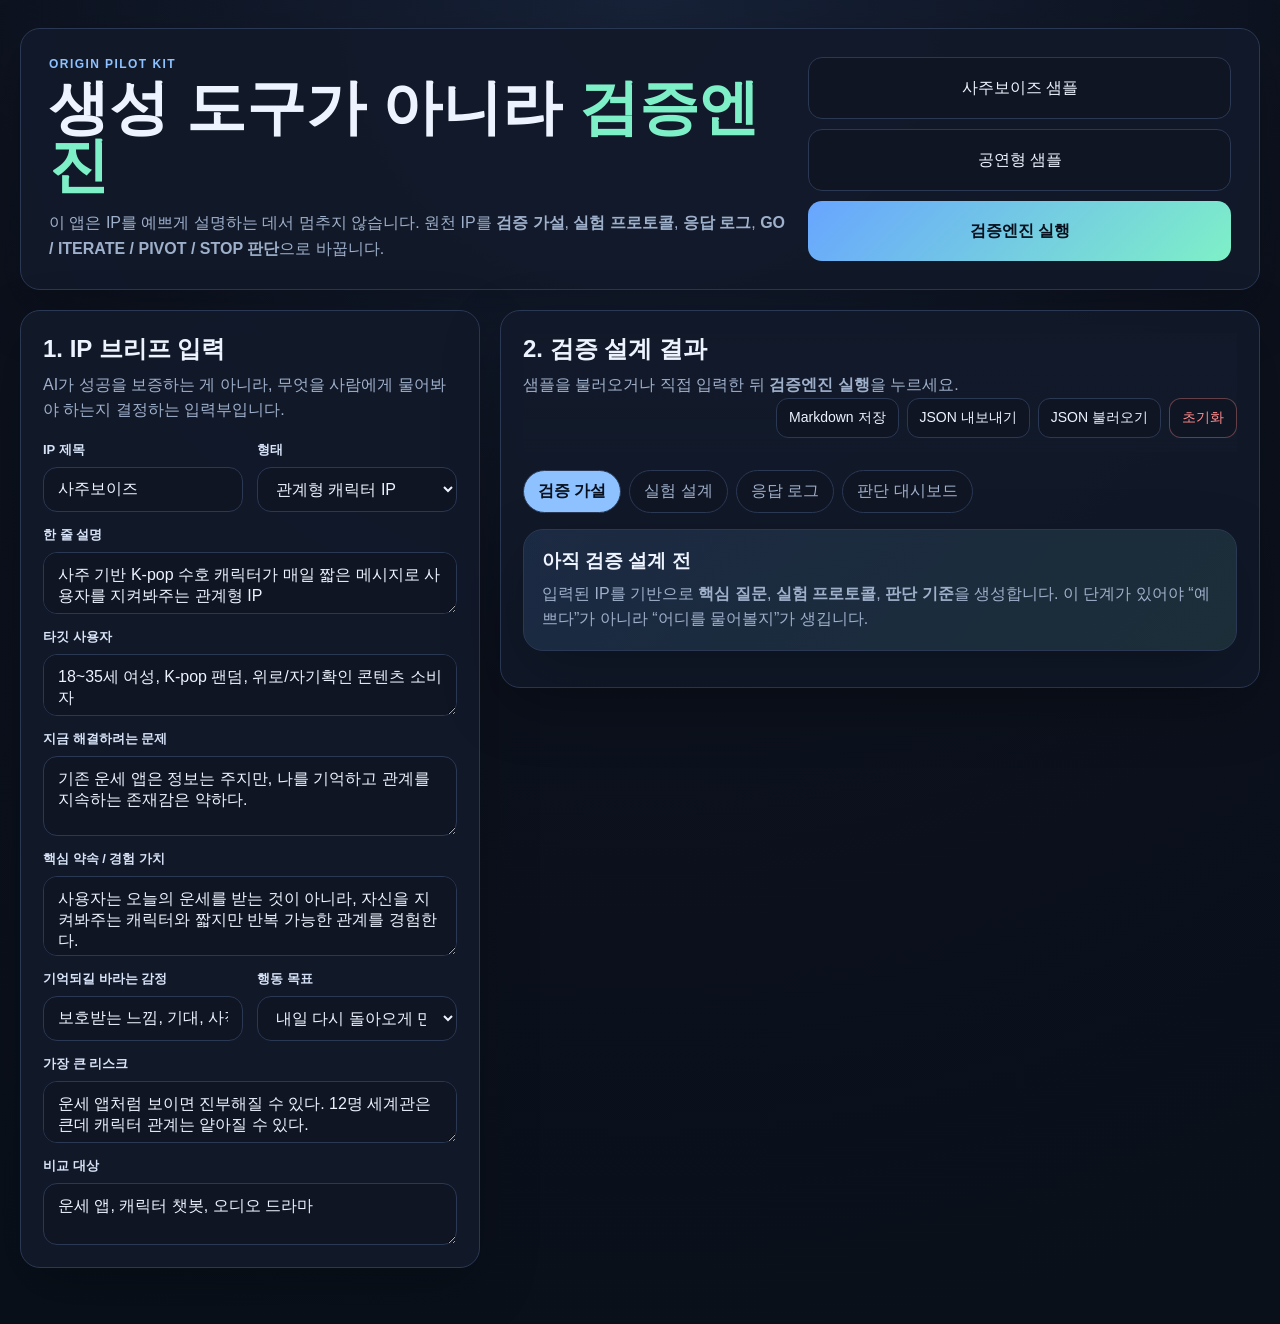
==== origin-pilot-kit/index.html @ bb4170d1 "feat: add origin pilot kit validation engine" ====
<!doctype html>
<html lang="ko">
<head>
  <meta charset="utf-8">
  <meta name="viewport" content="width=device-width, initial-scale=1">
  <title>ORIGIN PILOT KIT · 검증엔진</title>
  <meta name="description" content="원천 IP를 실제 검증 가설, 실험 설계, 사용자 증거, 다음 의사결정으로 바꾸는 GitHub Pages 호환 검증엔진">
  <link rel="stylesheet" href="styles.css">
</head>
<body>
  <div class="shell">
    <header class="hero">
      <div>
        <p class="eyebrow">ORIGIN PILOT KIT</p>
        <h1>생성 도구가 아니라 <span>검증엔진</span></h1>
        <p class="hero-copy">이 앱은 IP를 예쁘게 설명하는 데서 멈추지 않습니다. 원천 IP를 <strong>검증 가설</strong>, <strong>실험 프로토콜</strong>, <strong>응답 로그</strong>, <strong>GO / ITERATE / PIVOT / STOP 판단</strong>으로 바꿉니다.</p>
      </div>
      <div class="hero-actions">
        <button id="load-saju" class="ghost">사주보이즈 샘플</button>
        <button id="load-performance" class="ghost">공연형 샘플</button>
        <button id="generate" class="primary">검증엔진 실행</button>
      </div>
    </header>

    <main class="layout">
      <section class="panel panel-brief">
        <div class="panel-head">
          <h2>1. IP 브리프 입력</h2>
          <p>AI가 성공을 보증하는 게 아니라, 무엇을 사람에게 물어봐야 하는지 결정하는 입력부입니다.</p>
        </div>
        <div class="form-grid">
          <label>
            <span>IP 제목</span>
            <input id="title" type="text" placeholder="예: 사주보이즈">
          </label>
          <label>
            <span>형태</span>
            <select id="format">
              <option value="character">관계형 캐릭터 IP</option>
              <option value="audio">오디오 드라마 / 팟캐스트</option>
              <option value="performance">공연 / 전시 / 체험형</option>
              <option value="video">숏폼 / 영상 IP</option>
              <option value="education">교육 / 워크숍 IP</option>
            </select>
          </label>
          <label class="full">
            <span>한 줄 설명</span>
            <textarea id="oneLiner" rows="2" placeholder="예: 사주 기반 K-pop 수호 캐릭터가 매일 짧은 메시지로 사용자를 지켜봐주는 관계형 IP"></textarea>
          </label>
          <label class="full">
            <span>타깃 사용자</span>
            <textarea id="audience" rows="2" placeholder="예: 18~35세 여성, K-pop 팬덤, 운세/위안 콘텐츠 소비자"></textarea>
          </label>
          <label class="full">
            <span>지금 해결하려는 문제</span>
            <textarea id="problem" rows="3" placeholder="예: 기존 운세 앱은 정보는 주지만 나를 기억하고 지켜봐주는 존재감은 약하다"></textarea>
          </label>
          <label class="full">
            <span>핵심 약속 / 경험 가치</span>
            <textarea id="promise" rows="3" placeholder="예: 사용자는 예측 정보를 받는 것이 아니라 자기 편이 되어주는 캐릭터와의 관계를 경험한다"></textarea>
          </label>
          <label>
            <span>기억되길 바라는 감정</span>
            <input id="emotion" type="text" placeholder="예: 위로, 기대, 보호받는 느낌">
          </label>
          <label>
            <span>행동 목표</span>
            <select id="businessGoal">
              <option value="return">내일 다시 돌아오게 만들기</option>
              <option value="signup">사전등록 / 구독 전환</option>
              <option value="ticket">공연/이벤트 참여 의향</option>
              <option value="share">공유 / 추천 유도</option>
            </select>
          </label>
          <label class="full">
            <span>가장 큰 리스크</span>
            <textarea id="risks" rows="2" placeholder="예: 운세 서비스처럼 보이면 진부해질 수 있다 / 세계관이 넓고 캐릭터 관계는 얕아질 수 있다"></textarea>
          </label>
          <label class="full">
            <span>비교 대상</span>
            <textarea id="comparison" rows="2" placeholder="예: 기존 운세 앱, 캐릭터 챗봇, 오디오 드라마"></textarea>
          </label>
        </div>
      </section>

      <section class="panel panel-output">
        <div class="panel-head sticky-head">
          <div>
            <h2>2. 검증 설계 결과</h2>
            <p id="status">샘플을 불러오거나 직접 입력한 뒤 <strong>검증엔진 실행</strong>을 누르세요.</p>
          </div>
          <div class="toolbar">
            <button id="save-md" class="ghost small">Markdown 저장</button>
            <button id="export-json" class="ghost small">JSON 내보내기</button>
            <label class="ghost small upload-label">
              JSON 불러오기
              <input id="import-json" type="file" accept="application/json">
            </label>
            <button id="reset" class="ghost small danger">초기화</button>
          </div>
        </div>

        <div class="tabs">
          <button class="tab active" data-tab="hypotheses">검증 가설</button>
          <button class="tab" data-tab="experiments">실험 설계</button>
          <button class="tab" data-tab="evidence">응답 로그</button>
          <button class="tab" data-tab="decision">판단 대시보드</button>
        </div>

        <section class="tab-panel active" id="tab-hypotheses">
          <div class="summary-card" id="summary-card"></div>
          <div id="hypothesis-list" class="stack"></div>
        </section>

        <section class="tab-panel" id="tab-experiments">
          <div id="experiment-list" class="stack"></div>
        </section>

        <section class="tab-panel" id="tab-evidence">
          <div class="evidence-entry card">
            <h3>응답 추가</h3>
            <div class="form-grid evidence-grid">
              <label>
                <span>프로토타입 형태</span>
                <select id="resp-prototype">
                  <option value="audio">오디오</option>
                  <option value="video">영상</option>
                  <option value="character">캐릭터 메시지</option>
                  <option value="performance">공연/체험</option>
                </select>
              </label>
              <label>
                <span>응답자 유형</span>
                <input id="resp-participant" type="text" placeholder="예: K-pop 팬 / 공연 관객 / 동료 개발자">
              </label>
              <label>
                <span>무엇으로 느꼈나</span>
                <select id="resp-mode">
                  <option value="relationship">관계 / 만남</option>
                  <option value="information">정보 / 기능</option>
                  <option value="experience">경험 / 장면</option>
                  <option value="unclear">잘 모르겠음</option>
                </select>
              </label>
              <label>
                <span>다음 행동 의향</span>
                <select id="resp-next">
                  <option value="yes">있음</option>
                  <option value="maybe">보통</option>
                  <option value="no">없음</option>
                </select>
              </label>
              <label>
                <span>명확성 (1~5)</span>
                <input id="resp-clarity" type="number" min="1" max="5" value="4">
              </label>
              <label>
                <span>끌림 (1~5)</span>
                <input id="resp-intrigue" type="number" min="1" max="5" value="4">
              </label>
              <label>
                <span>차별감 (1~5)</span>
                <input id="resp-diff" type="number" min="1" max="5" value="4">
              </label>
              <label>
                <span>비용/구독 의향</span>
                <select id="resp-pay">
                  <option value="maybe">모름</option>
                  <option value="yes">있음</option>
                  <option value="no">없음</option>
                </select>
              </label>
              <label class="full">
                <span>가장 기억난 것</span>
                <input id="resp-memory" type="text" placeholder="예: 캐릭터가 나를 알아봐주는 느낌 / 마지막 한 문장 / 열쇠 오브제">
              </label>
              <label class="full">
                <span>자유 메모</span>
                <textarea id="resp-comment" rows="3" placeholder="예: 운세앱 같지는 않았지만 세계관이 길게 설명되면 부담스러움"></textarea>
              </label>
            </div>
            <button id="add-response" class="primary small">응답 추가</button>
          </div>
          <div id="response-list" class="stack"></div>
        </section>

        <section class="tab-panel" id="tab-decision">
          <div id="decision-board" class="stack"></div>
        </section>
      </section>
    </main>
  </div>

  <script src="app.js"></script>
</body>
</html>
---- origin-pilot-kit/styles.css ----
:root {
  --bg: #0c111d;
  --panel: #121a2a;
  --panel-2: #192338;
  --text: #eef4ff;
  --muted: #9fb0cb;
  --line: #2a3854;
  --accent: #8dc1ff;
  --accent-2: #7ef0c7;
  --danger: #ff8c8c;
  --warning: #ffd37e;
  --ok: #8ef2a4;
}
* { box-sizing: border-box; }
html, body { margin: 0; padding: 0; background: radial-gradient(circle at top, #172238 0, #0c111d 48%, #09101a 100%); color: var(--text); font-family: -apple-system, BlinkMacSystemFont, "Segoe UI", sans-serif; }
body { min-height: 100vh; }
button, input, textarea, select { font: inherit; }
button { cursor: pointer; }
.shell { max-width: 1440px; margin: 0 auto; padding: 28px 20px 56px; }
.hero { display: grid; grid-template-columns: 1.4fr .8fr; gap: 20px; margin-bottom: 20px; }
.hero, .panel, .card, .summary-card { background: rgba(18,26,42,.92); border: 1px solid var(--line); border-radius: 20px; box-shadow: 0 20px 60px rgba(0,0,0,.24); }
.hero { padding: 28px; align-items: end; }
.eyebrow { margin: 0 0 8px; font-size: 12px; font-weight: 800; letter-spacing: .12em; text-transform: uppercase; color: var(--accent); }
.hero h1 { margin: 0; font-size: clamp(34px, 5vw, 60px); line-height: .96; }
.hero h1 span { color: var(--accent-2); }
.hero-copy { margin: 16px 0 0; max-width: 760px; line-height: 1.6; color: var(--muted); }
.hero-actions { display: grid; gap: 10px; align-self: stretch; }
.layout { display: grid; grid-template-columns: minmax(320px, 460px) 1fr; gap: 20px; align-items: start; }
.panel { padding: 22px; }
.panel-head { margin-bottom: 18px; }
.panel-head h2, .card h3, .summary-card h3, .decision-main h3 { margin: 0 0 8px; }
.panel-head p, .muted, .summary-card p, .card p, .decision-main p { margin: 0; color: var(--muted); line-height: 1.55; }
.sticky-head { position: sticky; top: 12px; z-index: 3; background: linear-gradient(180deg, rgba(18,26,42,.98) 0%, rgba(18,26,42,.96) 80%, rgba(18,26,42,.82) 100%); padding-bottom: 14px; }
.form-grid { display: grid; grid-template-columns: repeat(2, minmax(0, 1fr)); gap: 14px; }
label { display: grid; gap: 8px; }
label span { font-size: 13px; font-weight: 700; color: #d7e3f8; }
label.full { grid-column: 1 / -1; }
input, textarea, select { width: 100%; border-radius: 14px; border: 1px solid var(--line); background: #0f1523; color: var(--text); padding: 12px 14px; }
textarea { resize: vertical; }
.primary, .ghost { border-radius: 14px; padding: 13px 16px; border: 1px solid var(--line); }
.primary { background: linear-gradient(135deg, #68a5ff, #7ef0c7); color: #07101c; font-weight: 900; border: none; }
.ghost { background: #0f1523; color: var(--text); }
.small { padding: 10px 12px; font-size: 14px; border-radius: 12px; }
.danger { color: var(--danger); border-color: rgba(255,140,140,.35); }
.toolbar { display: flex; flex-wrap: wrap; gap: 8px; justify-content: flex-end; }
.upload-label { position: relative; overflow: hidden; display: inline-flex; align-items: center; }
.upload-label input { position: absolute; inset: 0; opacity: 0; cursor: pointer; }
.tabs { display: flex; flex-wrap: wrap; gap: 8px; margin: 12px 0 16px; }
.tab { border: 1px solid var(--line); background: #0f1523; color: var(--muted); border-radius: 999px; padding: 10px 14px; }
.tab.active { background: var(--accent); color: #07101c; font-weight: 900; }
.tab-panel { display: none; }
.tab-panel.active { display: block; }
.summary-card { padding: 18px; margin-bottom: 14px; background: linear-gradient(135deg, rgba(104,165,255,.12), rgba(126,240,199,.10)); }
.stack { display: grid; gap: 14px; }
.card { padding: 18px; }
.hypothesis-card, .experiment-card, .response-card, .decision-card { background: var(--panel-2); border-radius: 18px; border: 1px solid var(--line); padding: 18px; }
.badges { display: flex; flex-wrap: wrap; gap: 8px; margin-top: 10px; }
.badge { display: inline-flex; align-items: center; border-radius: 999px; padding: 6px 10px; font-size: 12px; font-weight: 800; border: 1px solid transparent; }
.badge.ok { color: var(--ok); border-color: rgba(142,242,164,.35); background: rgba(142,242,164,.08); }
.badge.warning { color: var(--warning); border-color: rgba(255,211,126,.35); background: rgba(255,211,126,.08); }
.badge.danger { color: var(--danger); border-color: rgba(255,140,140,.35); background: rgba(255,140,140,.08); }
.badge.info { color: var(--accent); border-color: rgba(141,193,255,.35); background: rgba(141,193,255,.08); }
.metric-grid { display: grid; grid-template-columns: repeat(4, minmax(0, 1fr)); gap: 12px; }
.metric { background: #0f1523; border: 1px solid var(--line); border-radius: 14px; padding: 14px; }
.metric strong { display: block; font-size: 30px; margin-top: 10px; }
.metric span { color: var(--muted); font-size: 13px; }
.list { margin: 10px 0 0; padding-left: 18px; color: #dce7fb; line-height: 1.6; }
.evidence-grid { margin-bottom: 12px; }
.response-head, .decision-head { display: flex; justify-content: space-between; gap: 12px; align-items: center; flex-wrap: wrap; }
.response-meta { color: var(--muted); font-size: 13px; }
.kpi-grid { display: grid; grid-template-columns: repeat(5, minmax(0, 1fr)); gap: 12px; }
.kpi { border-radius: 16px; border: 1px solid var(--line); background: #0f1523; padding: 16px; }
.kpi strong { display: block; font-size: 28px; margin-top: 8px; }
.kpi span { color: var(--muted); font-size: 13px; }
.decision-main { padding: 20px; border-radius: 20px; background: linear-gradient(135deg, rgba(104,165,255,.14), rgba(126,240,199,.08)); border: 1px solid var(--line); }
.decision-label { font-size: clamp(32px, 5vw, 56px); font-weight: 900; margin: 10px 0; }
.decision-label.go { color: var(--ok); }
.decision-label.iterate { color: var(--warning); }
.decision-label.pivot, .decision-label.stop { color: var(--danger); }
.decision-label.more { color: var(--accent); }
.hr { height: 1px; background: var(--line); margin: 12px 0 0; }
.inline-code { font-family: ui-monospace, SFMono-Regular, Menlo, monospace; background: rgba(141,193,255,.08); border: 1px solid rgba(141,193,255,.2); color: #cae2ff; padding: 2px 6px; border-radius: 8px; }
@media (max-width: 1180px) {
  .layout, .hero { grid-template-columns: 1fr; }
}
@media (max-width: 800px) {
  .form-grid, .metric-grid, .kpi-grid { grid-template-columns: 1fr; }
  .shell { padding: 16px 12px 36px; }
  .panel, .hero { padding: 18px; }
}
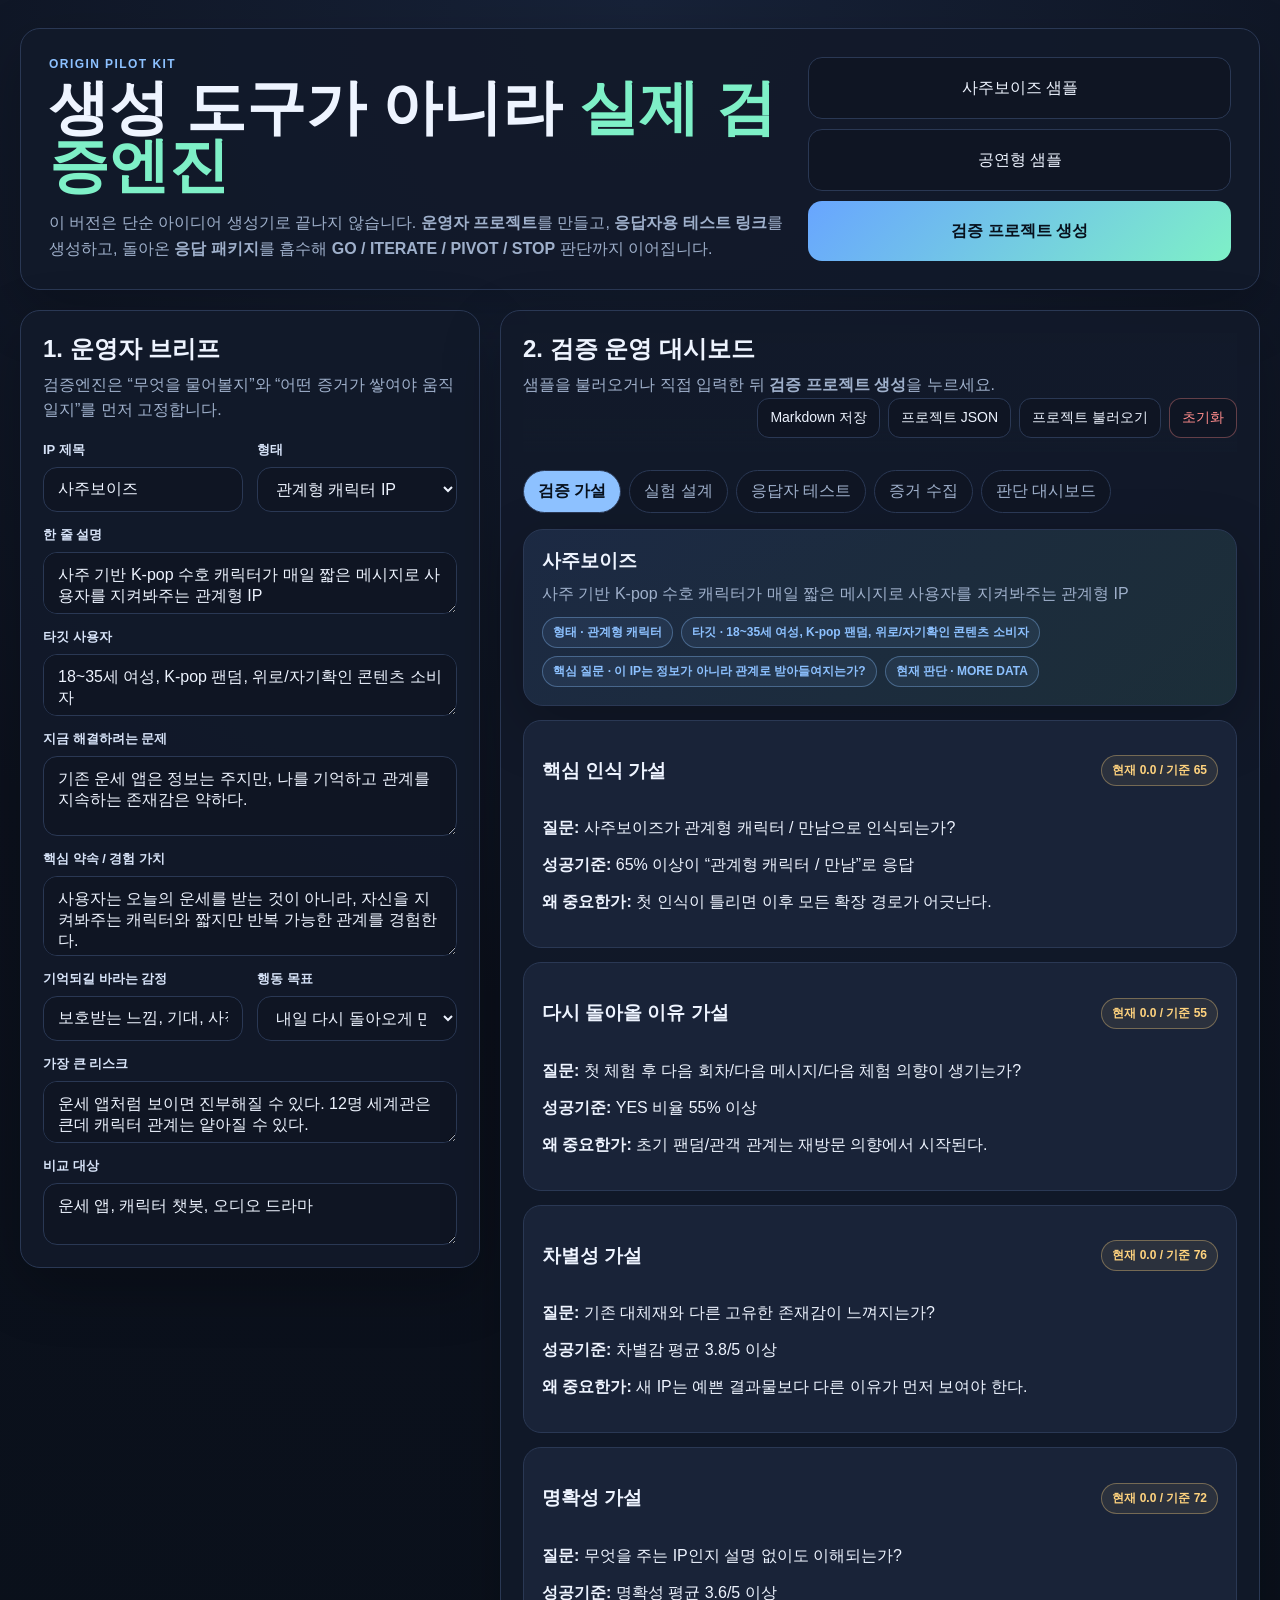
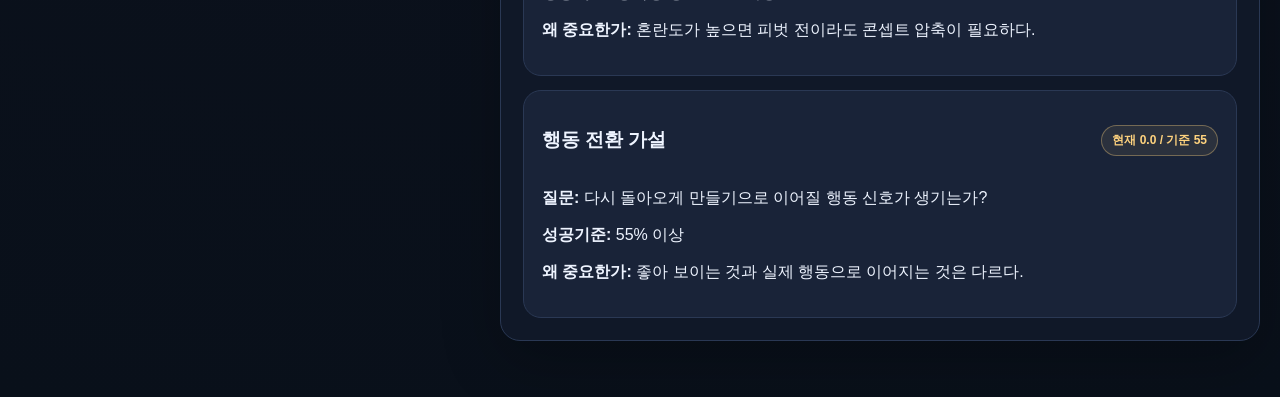
==== commit fc5d85f0: "feat: 검증 운영 플로우 도입 (응답자 링크 생성 및 응답 패키지 회수 대시보드 추가)" ====
--- a/origin-pilot-kit/index.html
+++ b/origin-pilot-kit/index.html
@@ -4,29 +4,29 @@
   <meta charset="utf-8">
   <meta name="viewport" content="width=device-width, initial-scale=1">
   <title>ORIGIN PILOT KIT · 검증엔진</title>
-  <meta name="description" content="원천 IP를 실제 검증 가설, 실험 설계, 사용자 증거, 다음 의사결정으로 바꾸는 GitHub Pages 호환 검증엔진">
+  <meta name="description" content="원천 IP를 실제 검증 가설, 실험 설계, 응답자 테스트 링크, 증거 수집, 의사결정으로 바꾸는 GitHub Pages 호환 검증엔진">
   <link rel="stylesheet" href="styles.css">
 </head>
 <body>
-  <div class="shell">
+  <div id="admin-app" class="shell">
     <header class="hero">
       <div>
         <p class="eyebrow">ORIGIN PILOT KIT</p>
-        <h1>생성 도구가 아니라 <span>검증엔진</span></h1>
-        <p class="hero-copy">이 앱은 IP를 예쁘게 설명하는 데서 멈추지 않습니다. 원천 IP를 <strong>검증 가설</strong>, <strong>실험 프로토콜</strong>, <strong>응답 로그</strong>, <strong>GO / ITERATE / PIVOT / STOP 판단</strong>으로 바꿉니다.</p>
+        <h1>생성 도구가 아니라 <span>실제 검증엔진</span></h1>
+        <p class="hero-copy">이 버전은 단순 아이디어 생성기로 끝나지 않습니다. <strong>운영자 프로젝트</strong>를 만들고, <strong>응답자용 테스트 링크</strong>를 생성하고, 돌아온 <strong>응답 패키지</strong>를 흡수해 <strong>GO / ITERATE / PIVOT / STOP</strong> 판단까지 이어집니다.</p>
       </div>
       <div class="hero-actions">
         <button id="load-saju" class="ghost">사주보이즈 샘플</button>
         <button id="load-performance" class="ghost">공연형 샘플</button>
-        <button id="generate" class="primary">검증엔진 실행</button>
+        <button id="generate" class="primary">검증 프로젝트 생성</button>
       </div>
     </header>
 
     <main class="layout">
       <section class="panel panel-brief">
         <div class="panel-head">
-          <h2>1. IP 브리프 입력</h2>
-          <p>AI가 성공을 보증하는 게 아니라, 무엇을 사람에게 물어봐야 하는지 결정하는 입력부입니다.</p>
+          <h2>1. 운영자 브리프</h2>
+          <p>검증엔진은 “무엇을 물어볼지”와 “어떤 증거가 쌓여야 움직일지”를 먼저 고정합니다.</p>
         </div>
         <div class="form-grid">
           <label>
@@ -49,7 +49,7 @@
           </label>
           <label class="full">
             <span>타깃 사용자</span>
-            <textarea id="audience" rows="2" placeholder="예: 18~35세 여성, K-pop 팬덤, 운세/위안 콘텐츠 소비자"></textarea>
+            <textarea id="audience" rows="2" placeholder="예: 18~35세 여성, K-pop 팬덤, 위로/자기확인 콘텐츠 소비자"></textarea>
           </label>
           <label class="full">
             <span>지금 해결하려는 문제</span>
@@ -86,16 +86,13 @@
       <section class="panel panel-output">
         <div class="panel-head sticky-head">
           <div>
-            <h2>2. 검증 설계 결과</h2>
-            <p id="status">샘플을 불러오거나 직접 입력한 뒤 <strong>검증엔진 실행</strong>을 누르세요.</p>
+            <h2>2. 검증 운영 대시보드</h2>
+            <p id="status">샘플을 불러오거나 직접 입력한 뒤 <strong>검증 프로젝트 생성</strong>을 누르세요.</p>
           </div>
           <div class="toolbar">
             <button id="save-md" class="ghost small">Markdown 저장</button>
-            <button id="export-json" class="ghost small">JSON 내보내기</button>
-            <label class="ghost small upload-label">
-              JSON 불러오기
-              <input id="import-json" type="file" accept="application/json">
-            </label>
+            <button id="export-json" class="ghost small">프로젝트 JSON</button>
+            <label class="ghost small upload-label">프로젝트 불러오기<input id="import-json" type="file" accept="application/json"></label>
             <button id="reset" class="ghost small danger">초기화</button>
           </div>
         </div>
@@ -103,7 +100,8 @@
         <div class="tabs">
           <button class="tab active" data-tab="hypotheses">검증 가설</button>
           <button class="tab" data-tab="experiments">실험 설계</button>
-          <button class="tab" data-tab="evidence">응답 로그</button>
+          <button class="tab" data-tab="share">응답자 테스트</button>
+          <button class="tab" data-tab="evidence">증거 수집</button>
           <button class="tab" data-tab="decision">판단 대시보드</button>
         </div>
 
@@ -116,9 +114,65 @@
           <div id="experiment-list" class="stack"></div>
         </section>
 
+        <section class="tab-panel" id="tab-share">
+          <div class="card stack">
+            <div>
+              <h3>응답자용 테스트 링크 생성</h3>
+              <p class="muted">운영자가 실험용 자극을 만든 뒤, 외부 응답자에게 링크를 보내 실제 반응을 수집합니다.</p>
+            </div>
+            <div class="form-grid">
+              <label>
+                <span>테스트 이름</span>
+                <input id="run-name" type="text" placeholder="예: 사주보이즈 1차 첫인상 테스트">
+              </label>
+              <label>
+                <span>테스트 자극 형태</span>
+                <select id="run-prototype">
+                  <option value="audio">오디오</option>
+                  <option value="video">영상</option>
+                  <option value="character">캐릭터 메시지</option>
+                  <option value="performance">공연/체험</option>
+                </select>
+              </label>
+              <label class="full">
+                <span>응답자에게 보여줄 설명</span>
+                <textarea id="run-summary" rows="3" placeholder="예: 아래 캐릭터 첫 메시지를 읽고, 이것이 정보형 서비스처럼 느껴졌는지 관계형 만남처럼 느껴졌는지 답해주세요."></textarea>
+              </label>
+              <label class="full">
+                <span>실제 자극 본문 / 대사 / 체험 안내</span>
+                <textarea id="run-stimulus" rows="7" placeholder="예: [오늘의 수호자] 오늘 네가 피한 선택을 나는 알고 있어. 맞히러 온 게 아니라, 네 편이 되러 왔어."></textarea>
+              </label>
+            </div>
+            <div class="toolbar left-tools">
+              <button id="build-run-link" class="primary small">응답자 링크 생성</button>
+              <button id="copy-run-link" class="ghost small">링크 복사</button>
+              <button id="open-run-link" class="ghost small">새 창으로 열기</button>
+            </div>
+            <label>
+              <span>생성된 링크</span>
+              <textarea id="run-link" rows="3" readonly placeholder="링크 생성 후 여기에 표시됩니다."></textarea>
+            </label>
+          </div>
+        </section>
+
         <section class="tab-panel" id="tab-evidence">
+          <div class="card stack">
+            <div>
+              <h3>응답 패키지 흡수</h3>
+              <p class="muted">응답자가 보낸 패키지 문자열 또는 JSON 파일을 가져와 증거로 쌓습니다.</p>
+            </div>
+            <label>
+              <span>응답 패키지 문자열 붙여넣기</span>
+              <textarea id="package-input" rows="6" placeholder="RESP1: 로 시작하는 응답 패키지를 붙여넣으세요."></textarea>
+            </label>
+            <div class="toolbar left-tools">
+              <button id="import-package" class="primary small">패키지 가져오기</button>
+              <label class="ghost small upload-label">응답 JSON 불러오기<input id="import-response-json" type="file" accept="application/json"></label>
+            </div>
+          </div>
+
           <div class="evidence-entry card">
-            <h3>응답 추가</h3>
+            <h3>수동 응답 추가</h3>
             <div class="form-grid evidence-grid">
               <label>
                 <span>프로토타입 형태</span>
@@ -179,7 +233,7 @@
                 <textarea id="resp-comment" rows="3" placeholder="예: 운세앱 같지는 않았지만 세계관이 길게 설명되면 부담스러움"></textarea>
               </label>
             </div>
-            <button id="add-response" class="primary small">응답 추가</button>
+            <button id="add-response" class="primary small">수동 응답 추가</button>
           </div>
           <div id="response-list" class="stack"></div>
         </section>
@@ -191,6 +245,102 @@
     </main>
   </div>
 
+  <div id="respondent-app" class="shell respondent-shell hidden">
+    <header class="hero respondent-hero">
+      <div>
+        <p class="eyebrow">RESPONDENT MODE</p>
+        <h1>응답자 테스트</h1>
+        <p class="hero-copy">아래 자극을 본 뒤, 느낀 그대로 답해주세요. 이 모드는 운영자의 검증 프로젝트에 들어갈 증거 패키지를 만듭니다.</p>
+      </div>
+    </header>
+
+    <main class="respondent-layout">
+      <section class="panel">
+        <div class="panel-head">
+          <h2 id="respondent-title">테스트 불러오는 중</h2>
+          <p id="respondent-summary">링크에 포함된 검증 세션을 읽는 중입니다.</p>
+        </div>
+        <article class="stimulus-card">
+          <h3>응답자에게 보여줄 자극</h3>
+          <p id="respondent-prototype-badge" class="muted"></p>
+          <pre id="respondent-stimulus" class="stimulus-pre"></pre>
+        </article>
+      </section>
+
+      <section class="panel">
+        <div class="panel-head">
+          <h2>응답 입력</h2>
+          <p>응답이 끝나면 패키지를 복사해 운영자에게 전달하거나 JSON으로 저장하세요.</p>
+        </div>
+        <div class="form-grid evidence-grid">
+          <label>
+            <span>응답자 이름/별칭</span>
+            <input id="r-name" type="text" placeholder="예: 팬A / 관객 03">
+          </label>
+          <label>
+            <span>응답자 유형</span>
+            <input id="r-participant-type" type="text" placeholder="예: K-pop 팬 / 공연 관객">
+          </label>
+          <label>
+            <span>무엇으로 느꼈나</span>
+            <select id="r-mode">
+              <option value="relationship">관계 / 만남</option>
+              <option value="information">정보 / 기능</option>
+              <option value="experience">경험 / 장면</option>
+              <option value="unclear">잘 모르겠음</option>
+            </select>
+          </label>
+          <label>
+            <span>다음 행동 의향</span>
+            <select id="r-next">
+              <option value="yes">있음</option>
+              <option value="maybe">보통</option>
+              <option value="no">없음</option>
+            </select>
+          </label>
+          <label>
+            <span>명확성 (1~5)</span>
+            <input id="r-clarity" type="number" min="1" max="5" value="4">
+          </label>
+          <label>
+            <span>끌림 (1~5)</span>
+            <input id="r-intrigue" type="number" min="1" max="5" value="4">
+          </label>
+          <label>
+            <span>차별감 (1~5)</span>
+            <input id="r-diff" type="number" min="1" max="5" value="4">
+          </label>
+          <label>
+            <span>비용/구독/참여 의향</span>
+            <select id="r-pay">
+              <option value="maybe">모름</option>
+              <option value="yes">있음</option>
+              <option value="no">없음</option>
+            </select>
+          </label>
+          <label class="full">
+            <span>가장 기억난 것</span>
+            <input id="r-memory" type="text" placeholder="예: 마지막 문장 / 캐릭터의 말투 / 장면 전환">
+          </label>
+          <label class="full">
+            <span>자유 메모</span>
+            <textarea id="r-comment" rows="4" placeholder="예: 설명은 길지 않았는데 캐릭터 관계로 느껴졌다."></textarea>
+          </label>
+        </div>
+        <div class="toolbar left-tools">
+          <button id="r-build-package" class="primary small">응답 패키지 생성</button>
+          <button id="r-copy-package" class="ghost small">패키지 복사</button>
+          <button id="r-download-json" class="ghost small">응답 JSON 저장</button>
+        </div>
+        <label>
+          <span>응답 패키지</span>
+          <textarea id="r-package" rows="7" readonly placeholder="응답 패키지가 여기에 생성됩니다."></textarea>
+        </label>
+        <p id="respondent-status" class="muted"></p>
+      </section>
+    </main>
+  </div>
+
   <script src="app.js"></script>
 </body>
 </html>
--- a/origin-pilot-kit/styles.css
+++ b/origin-pilot-kit/styles.css
@@ -16,19 +16,23 @@
 body { min-height: 100vh; }
 button, input, textarea, select { font: inherit; }
 button { cursor: pointer; }
+pre { margin: 0; white-space: pre-wrap; }
+.hidden { display: none !important; }
 .shell { max-width: 1440px; margin: 0 auto; padding: 28px 20px 56px; }
 .hero { display: grid; grid-template-columns: 1.4fr .8fr; gap: 20px; margin-bottom: 20px; }
-.hero, .panel, .card, .summary-card { background: rgba(18,26,42,.92); border: 1px solid var(--line); border-radius: 20px; box-shadow: 0 20px 60px rgba(0,0,0,.24); }
+.hero, .panel, .card, .summary-card, .stimulus-card { background: rgba(18,26,42,.92); border: 1px solid var(--line); border-radius: 20px; box-shadow: 0 20px 60px rgba(0,0,0,.24); }
 .hero { padding: 28px; align-items: end; }
+.respondent-hero { grid-template-columns: 1fr; }
 .eyebrow { margin: 0 0 8px; font-size: 12px; font-weight: 800; letter-spacing: .12em; text-transform: uppercase; color: var(--accent); }
 .hero h1 { margin: 0; font-size: clamp(34px, 5vw, 60px); line-height: .96; }
 .hero h1 span { color: var(--accent-2); }
 .hero-copy { margin: 16px 0 0; max-width: 760px; line-height: 1.6; color: var(--muted); }
 .hero-actions { display: grid; gap: 10px; align-self: stretch; }
 .layout { display: grid; grid-template-columns: minmax(320px, 460px) 1fr; gap: 20px; align-items: start; }
+.respondent-layout { display: grid; grid-template-columns: minmax(320px, 1fr) minmax(340px, 1fr); gap: 20px; align-items: start; }
 .panel { padding: 22px; }
 .panel-head { margin-bottom: 18px; }
-.panel-head h2, .card h3, .summary-card h3, .decision-main h3 { margin: 0 0 8px; }
+.panel-head h2, .card h3, .summary-card h3, .decision-main h3, .stimulus-card h3 { margin: 0 0 8px; }
 .panel-head p, .muted, .summary-card p, .card p, .decision-main p { margin: 0; color: var(--muted); line-height: 1.55; }
 .sticky-head { position: sticky; top: 12px; z-index: 3; background: linear-gradient(180deg, rgba(18,26,42,.98) 0%, rgba(18,26,42,.96) 80%, rgba(18,26,42,.82) 100%); padding-bottom: 14px; }
 .form-grid { display: grid; grid-template-columns: repeat(2, minmax(0, 1fr)); gap: 14px; }
@@ -43,6 +47,7 @@
 .small { padding: 10px 12px; font-size: 14px; border-radius: 12px; }
 .danger { color: var(--danger); border-color: rgba(255,140,140,.35); }
 .toolbar { display: flex; flex-wrap: wrap; gap: 8px; justify-content: flex-end; }
+.left-tools { justify-content: flex-start; }
 .upload-label { position: relative; overflow: hidden; display: inline-flex; align-items: center; }
 .upload-label input { position: absolute; inset: 0; opacity: 0; cursor: pointer; }
 .tabs { display: flex; flex-wrap: wrap; gap: 8px; margin: 12px 0 16px; }
@@ -54,16 +59,14 @@
 .stack { display: grid; gap: 14px; }
 .card { padding: 18px; }
 .hypothesis-card, .experiment-card, .response-card, .decision-card { background: var(--panel-2); border-radius: 18px; border: 1px solid var(--line); padding: 18px; }
+.stimulus-card { padding: 18px; background: linear-gradient(135deg, rgba(104,165,255,.08), rgba(126,240,199,.06)); }
+.stimulus-pre { background: #0f1523; border: 1px solid var(--line); border-radius: 14px; padding: 16px; color: #e4efff; line-height: 1.65; min-height: 180px; }
 .badges { display: flex; flex-wrap: wrap; gap: 8px; margin-top: 10px; }
 .badge { display: inline-flex; align-items: center; border-radius: 999px; padding: 6px 10px; font-size: 12px; font-weight: 800; border: 1px solid transparent; }
 .badge.ok { color: var(--ok); border-color: rgba(142,242,164,.35); background: rgba(142,242,164,.08); }
 .badge.warning { color: var(--warning); border-color: rgba(255,211,126,.35); background: rgba(255,211,126,.08); }
 .badge.danger { color: var(--danger); border-color: rgba(255,140,140,.35); background: rgba(255,140,140,.08); }
 .badge.info { color: var(--accent); border-color: rgba(141,193,255,.35); background: rgba(141,193,255,.08); }
-.metric-grid { display: grid; grid-template-columns: repeat(4, minmax(0, 1fr)); gap: 12px; }
-.metric { background: #0f1523; border: 1px solid var(--line); border-radius: 14px; padding: 14px; }
-.metric strong { display: block; font-size: 30px; margin-top: 10px; }
-.metric span { color: var(--muted); font-size: 13px; }
 .list { margin: 10px 0 0; padding-left: 18px; color: #dce7fb; line-height: 1.6; }
 .evidence-grid { margin-bottom: 12px; }
 .response-head, .decision-head { display: flex; justify-content: space-between; gap: 12px; align-items: center; flex-wrap: wrap; }
@@ -78,13 +81,11 @@
 .decision-label.iterate { color: var(--warning); }
 .decision-label.pivot, .decision-label.stop { color: var(--danger); }
 .decision-label.more { color: var(--accent); }
-.hr { height: 1px; background: var(--line); margin: 12px 0 0; }
-.inline-code { font-family: ui-monospace, SFMono-Regular, Menlo, monospace; background: rgba(141,193,255,.08); border: 1px solid rgba(141,193,255,.2); color: #cae2ff; padding: 2px 6px; border-radius: 8px; }
 @media (max-width: 1180px) {
-  .layout, .hero { grid-template-columns: 1fr; }
+  .layout, .hero, .respondent-layout { grid-template-columns: 1fr; }
 }
 @media (max-width: 800px) {
-  .form-grid, .metric-grid, .kpi-grid { grid-template-columns: 1fr; }
+  .form-grid, .kpi-grid { grid-template-columns: 1fr; }
   .shell { padding: 16px 12px 36px; }
   .panel, .hero { padding: 18px; }
 }
